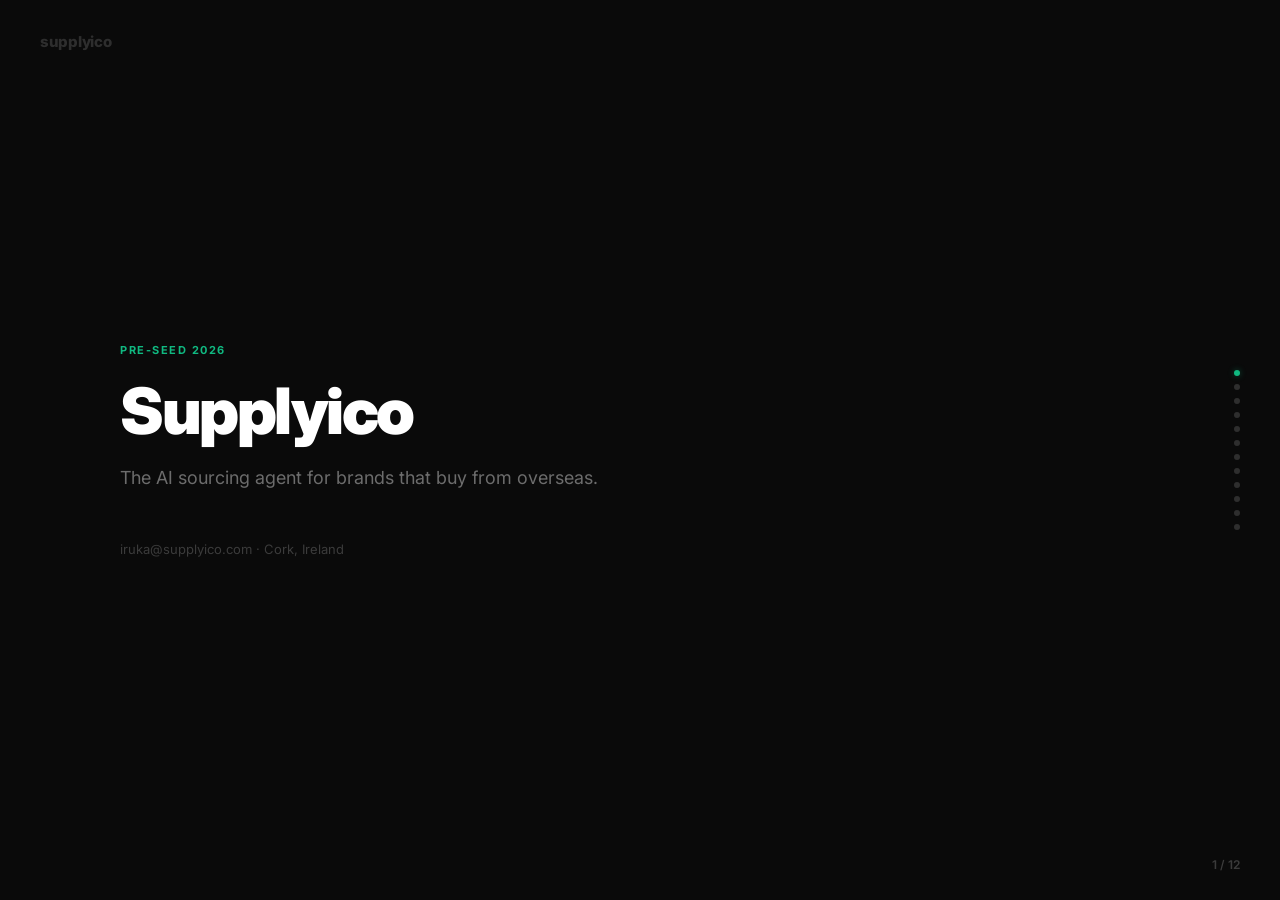
==== deck.html @ 7578f24f "Initial deploy — Supplyico investor materials hub Includes: demo, pitch deck, one-pager, financials," ====
<!DOCTYPE html>
<html lang="en">
<head>
<meta charset="utf-8">
<meta name="viewport" content="width=device-width, initial-scale=1">
<title>Supplyico — Pitch Deck</title>
<link href="https://fonts.googleapis.com/css2?family=Inter:wght@400;500;600;700;800;900&display=swap" rel="stylesheet">
<style>
*{margin:0;padding:0;box-sizing:border-box}
body{font-family:'Inter',-apple-system,BlinkMacSystemFont,sans-serif;-webkit-font-smoothing:antialiased;background:#0a0a0a;color:#fff;overflow:hidden}
::selection{background:#d1fae5;color:#065f46}

.deck{width:100vw;height:100vh;position:relative}
.slide{position:absolute;inset:0;display:flex;flex-direction:column;justify-content:center;padding:80px 120px;opacity:0;pointer-events:none;transition:opacity .4s}
.slide.on{opacity:1;pointer-events:auto}

.sl-num{position:fixed;bottom:28px;right:40px;font-size:12px;color:rgba(255,255,255,.2);font-weight:600;z-index:100}
.sl-logo{position:fixed;top:32px;left:40px;font-size:15px;font-weight:800;color:rgba(255,255,255,.15);z-index:100;letter-spacing:-.3px}

.green{color:#10b981}
.dim{color:rgba(255,255,255,.4)}
.label{font-size:11px;font-weight:700;color:#10b981;letter-spacing:1.5px;text-transform:uppercase;margin-bottom:20px}

h1{font-size:64px;font-weight:900;letter-spacing:-2.5px;line-height:1.05;margin-bottom:20px}
h2{font-size:48px;font-weight:900;letter-spacing:-1.8px;line-height:1.08;margin-bottom:16px}
h3{font-size:20px;font-weight:700;letter-spacing:-.3px;margin-bottom:6px}
p.sub{font-size:18px;color:rgba(255,255,255,.4);line-height:1.6;max-width:560px}
p.body{font-size:16px;color:rgba(255,255,255,.5);line-height:1.65;max-width:520px}

.grid2{display:grid;grid-template-columns:1fr 1fr;gap:24px;margin-top:40px}
.grid3{display:grid;grid-template-columns:1fr 1fr 1fr;gap:20px;margin-top:40px}
.grid4{display:grid;grid-template-columns:1fr 1fr 1fr 1fr;gap:16px;margin-top:40px}

.card{background:rgba(255,255,255,.03);border:1px solid rgba(255,255,255,.06);border-radius:14px;padding:28px}
.card-g{border-color:rgba(16,185,129,.2);background:rgba(16,185,129,.04)}
.card h3{color:#fff}
.card p{font-size:13px;color:rgba(255,255,255,.4);line-height:1.5;margin-top:4px}

.stat{text-align:left}
.stat-v{font-size:48px;font-weight:900;letter-spacing:-1.5px}
.stat-l{font-size:12px;color:rgba(255,255,255,.35);margin-top:4px;font-weight:500;text-transform:uppercase;letter-spacing:.5px}

.vs{display:grid;grid-template-columns:1fr auto 1fr;gap:24px;align-items:start;margin-top:40px}
.vs-col h3{font-size:14px;font-weight:700;margin-bottom:16px}
.vs-col li{font-size:14px;color:rgba(255,255,255,.45);line-height:1.7;list-style:none;display:flex;gap:8px}
.vs-div{width:1px;background:rgba(255,255,255,.08);align-self:stretch}

.tl{display:flex;flex-direction:column;gap:16px;margin-top:36px}
.tl-item{display:flex;align-items:flex-start;gap:16px}
.tl-dot{width:10px;height:10px;border-radius:50%;background:#10b981;flex-shrink:0;margin-top:5px}
.tl-dot.dim{background:rgba(255,255,255,.15)}
.tl-text h3{font-size:14px;margin-bottom:2px}
.tl-text p{font-size:13px;color:rgba(255,255,255,.35)}

.ask-box{background:rgba(16,185,129,.06);border:1px solid rgba(16,185,129,.2);border-radius:16px;padding:40px;margin-top:36px;max-width:600px}
.ask-box h3{font-size:28px;font-weight:900;letter-spacing:-.5px;margin-bottom:8px}
.ask-row{display:flex;gap:32px;margin-top:20px}
.ask-item{text-align:left}
.ask-item .v{font-size:20px;font-weight:800}
.ask-item .l{font-size:11px;color:rgba(255,255,255,.35);margin-top:2px;text-transform:uppercase;letter-spacing:.3px}

.nav-dots{position:fixed;right:40px;top:50%;transform:translateY(-50%);display:flex;flex-direction:column;gap:8px;z-index:100}
.nav-dot{width:6px;height:6px;border-radius:50%;background:rgba(255,255,255,.15);cursor:pointer;transition:all .2s;border:none;padding:0}
.nav-dot.on{background:#10b981;box-shadow:0 0 6px rgba(16,185,129,.4)}

.progress{position:fixed;top:0;left:0;height:2px;background:#10b981;z-index:200;transition:width .3s}

@media(max-width:900px){
.slide{padding:40px 32px}
h1{font-size:40px}h2{font-size:32px}
.grid2,.grid3,.grid4{grid-template-columns:1fr}
.vs{grid-template-columns:1fr;gap:16px}.vs-div{display:none}
.stat-v{font-size:36px}
}
</style>
</head>
<body>

<div class="deck">
<div class="progress" id="prog"></div>
<div class="sl-logo">supplyico</div>
<div class="sl-num" id="sn">1 / 12</div>
<div class="nav-dots" id="dots"></div>

<!-- SLIDE 1: TITLE -->
<div class="slide on" data-s="0">
<div class="label">Pre-seed 2026</div>
<h1>Supplyico</h1>
<p class="sub">The AI sourcing agent for brands that buy from overseas.</p>
<p style="font-size:13px;color:rgba(255,255,255,.2);margin-top:48px">iruka@supplyico.com &middot; Cork, Ireland</p>
</div>

<!-- SLIDE 2: PROBLEM -->
<div class="slide" data-s="1">
<div class="label">Problem</div>
<h2>Sourcing is broken for<br>small &amp; mid-size brands.</h2>
<div class="grid3">
<div class="card">
<h3>Slow</h3>
<p>11+ hours per order. Weeks of back-and-forth emails with factories across time zones.</p>
</div>
<div class="card">
<h3>Blind</h3>
<p>No pricing benchmarks. Brands have no idea if a quote is fair or 40% overpriced.</p>
</div>
<div class="card">
<h3>Risky</h3>
<p>No QC until goods arrive. Language barriers cause spec errors. Returns destroy margins.</p>
</div>
</div>
</div>

<!-- SLIDE 3: SOLUTION -->
<div class="slide" data-s="2">
<div class="label">Solution</div>
<h2>An AI agent that sources,<br>benchmarks, and negotiates.</h2>
<p class="body">Supplyico reads every supplier quote, compares it against proprietary pricing data, drafts counteroffers in the factory's language, and manages QC. The human just approves.</p>
<div class="grid4" style="margin-top:36px">
<div class="stat"><div class="stat-v green">71%</div><div class="stat-l">Time reduction</div></div>
<div class="stat"><div class="stat-v">&euro;16k+</div><div class="stat-l">Avg savings identified</div></div>
<div class="stat"><div class="stat-v">72h</div><div class="stat-l">First verified quotes</div></div>
<div class="stat"><div class="stat-v">3.2h</div><div class="stat-l">Per order (was 11h)</div></div>
</div>
</div>

<!-- SLIDE 4: HOW IT WORKS -->
<div class="slide" data-s="3">
<div class="label">Product</div>
<h2>Brief to delivery.<br>Four steps.</h2>
<div class="grid4">
<div class="card">
<div style="font-size:24px;font-weight:900;color:#10b981;margin-bottom:12px">1</div>
<h3>Submit a brief</h3>
<p>Describe what you need in plain language. Photos, sketches, or a competitor link.</p>
</div>
<div class="card">
<div style="font-size:24px;font-weight:900;color:#10b981;margin-bottom:12px">2</div>
<h3>AI sources quotes</h3>
<p>We find verified factories and benchmark every quote against proprietary pricing data.</p>
</div>
<div class="card">
<div style="font-size:24px;font-weight:900;color:#10b981;margin-bottom:12px">3</div>
<h3>Negotiate &amp; approve</h3>
<p>AI drafts counteroffers in the supplier's language. You review in English. Nothing sends without approval.</p>
</div>
<div class="card">
<div style="font-size:24px;font-weight:900;color:#10b981;margin-bottom:12px">4</div>
<h3>QC &amp; deliver</h3>
<p>Pre-shipment inspections with photo reports. Pay the factory only after QC passes.</p>
</div>
</div>
</div>

<!-- SLIDE 5: MOAT -->
<div class="slide" data-s="4">
<div class="label">Defensibility</div>
<h2>The moat is the data.</h2>
<p class="body">Every quote we process makes our benchmarks more accurate. After thousands of data points, no competitor can replicate what we know about pricing.</p>
<div class="grid2" style="max-width:700px">
<div class="card card-g">
<h3>Proprietary pricing database</h3>
<p>Real quotes from real factories. Grows with every transaction. Not scraped from Alibaba.</p>
</div>
<div class="card">
<h3>Document AI</h3>
<p>Reads quotes in any format &mdash; PDF, photo, email, WeChat screenshot. Extracts structured pricing.</p>
</div>
<div class="card">
<h3>Multilingual negotiation</h3>
<p>Counteroffers in Mandarin, Vietnamese, Turkish. Culturally appropriate, not just translated.</p>
</div>
<div class="card">
<h3>Compliance engine</h3>
<p>Auto-classifies HS codes, calculates duties, flags EU packaging rules and restricted materials.</p>
</div>
</div>
</div>

<!-- SLIDE 6: MARKET -->
<div class="slide" data-s="5">
<div class="label">Market</div>
<h2>$13 trillion in global<br>procurement spend.</h2>
<div class="grid3" style="margin-top:40px">
<div class="stat"><div class="stat-v green">$13T</div><div class="stat-l">TAM &middot; Global procurement</div></div>
<div class="stat"><div class="stat-v">&euro;340B</div><div class="stat-l">SAM &middot; EU SME imports</div></div>
<div class="stat"><div class="stat-v">&euro;12B</div><div class="stat-l">SOM &middot; EU consumer goods brands importing from Asia</div></div>
</div>
<p class="body" style="margin-top:36px">Enterprise has Keelvar and Fairmarkit. Nobody is building AI sourcing for the 24 million SMEs in Europe that import goods and have zero procurement infrastructure.</p>
</div>

<!-- SLIDE 7: BUSINESS MODEL -->
<div class="slide" data-s="6">
<div class="label">Business model</div>
<h2>You only pay<br>when you save.</h2>
<div class="grid3">
<div class="card">
<h3>Free Audit</h3>
<div style="font-size:28px;font-weight:900;margin:8px 0">&euro;0</div>
<p>Benchmark 5 products. Full landed-cost breakdown. No obligation.</p>
</div>
<div class="card card-g">
<h3>Managed Sourcing</h3>
<div style="font-size:28px;font-weight:900;margin:8px 0;color:#10b981">25% <span style="font-size:14px;color:rgba(255,255,255,.4)">of savings</span></div>
<p>End-to-end sourcing, negotiation, QC, delivery. Client keeps 75% of every euro saved.</p>
</div>
<div class="card">
<h3>Quote Check</h3>
<div style="font-size:28px;font-weight:900;margin:8px 0">&euro;49 <span style="font-size:14px;color:rgba(255,255,255,.4)">per quote</span></div>
<p>Upload any quote. AI benchmarks and drafts a counteroffer. First 3 free.</p>
</div>
</div>
</div>

<!-- SLIDE 8: TRACTION -->
<div class="slide" data-s="7">
<div class="label">Traction</div>
<h2>Bootstrapped to here.</h2>
<div class="tl">
<div class="tl-item"><div class="tl-dot"></div><div class="tl-text"><h3>Working product</h3><p>Full client portal, mobile app, and team control room. AI quote reading and benchmark comparison functional.</p></div></div>
<div class="tl-item"><div class="tl-dot"></div><div class="tl-text"><h3>Proprietary pricing data</h3><p>Built from real supplier quotes across pet, home, and consumer goods categories.</p></div></div>
<div class="tl-item"><div class="tl-dot"></div><div class="tl-text"><h3>Domain expertise</h3><p>Founded from direct e-commerce sourcing experience. Felt the problem firsthand.</p></div></div>
<div class="tl-item"><div class="tl-dot dim"></div><div class="tl-text"><h3>Next: pilot customers</h3><p>Free sourcing audits offered to 3 consumer goods brands. Conversations in progress.</p></div></div>
</div>
</div>

<!-- SLIDE 9: COMPETITION -->
<div class="slide" data-s="8">
<div class="label">Landscape</div>
<h2>Enterprise is served.<br>SMEs are not.</h2>
<div class="vs">
<div class="vs-col">
<h3 style="color:#ef4444">Enterprise tools</h3>
<ul>
<li><span style="color:#ef4444">&#10005;</span> Keelvar, Fairmarkit, Zip &mdash; $50k+ annual contracts</li>
<li><span style="color:#ef4444">&#10005;</span> Built for procurement teams of 10+</li>
<li><span style="color:#ef4444">&#10005;</span> 6-month implementation cycles</li>
<li><span style="color:#ef4444">&#10005;</span> Require ERP integration</li>
</ul>
</div>
<div class="vs-div"></div>
<div class="vs-col">
<h3 class="green">Supplyico</h3>
<ul>
<li><span class="green">&#10003;</span> Free to start, pay only on savings</li>
<li><span class="green">&#10003;</span> Built for 1-5 person ops teams</li>
<li><span class="green">&#10003;</span> First quotes in 72 hours</li>
<li><span class="green">&#10003;</span> No integration needed &mdash; just send a brief</li>
</ul>
</div>
</div>
</div>

<!-- SLIDE 10: TEAM -->
<div class="slide" data-s="9">
<div class="label">Team</div>
<h2>Founder</h2>
<div class="card" style="max-width:500px;margin-top:32px">
<h3 style="font-size:18px">Iruka Nnaemeka</h3>
<p style="margin-top:8px">Founder &amp; CEO. Built and ran an e-commerce brand sourcing products from overseas factories. Experienced the sourcing pain firsthand &mdash; built Supplyico to fix it.</p>
<p style="margin-top:12px">UCC (Cork) &middot; ISC Paris &middot; Based in Cork, Ireland</p>
</div>
<p class="body" style="margin-top:24px;font-size:14px">Hiring with funding: AI/ML engineer (document AI &amp; pricing models) and operations lead (supplier network &amp; QC).</p>
</div>

<!-- SLIDE 11: THE ASK -->
<div class="slide" data-s="10">
<div class="label">The ask</div>
<h2>Raising &euro;350k pre-seed.</h2>
<div class="ask-box">
<h3>&euro;350k on a SAFE note</h3>
<p style="font-size:14px;color:rgba(255,255,255,.45);line-height:1.5;margin-bottom:20px">Non-dilutive grants stacked first. 18 months of runway to reach product-market fit.</p>
<div class="ask-row">
<div class="ask-item"><div class="v green">&euro;100k</div><div class="l">Grants &amp; credits</div></div>
<div class="ask-item"><div class="v">&euro;250k</div><div class="l">SAFE note</div></div>
<div class="ask-item"><div class="v">18mo</div><div class="l">Runway</div></div>
</div>
</div>
<div class="grid3" style="margin-top:28px;max-width:600px">
<div><h3 style="font-size:13px;color:rgba(255,255,255,.5)">Product</h3><p style="font-size:12px;color:rgba(255,255,255,.3)">AI engineer, pricing model, document AI accuracy</p></div>
<div><h3 style="font-size:13px;color:rgba(255,255,255,.5)">Growth</h3><p style="font-size:12px;color:rgba(255,255,255,.3)">10 pilot customers, free audits, case studies</p></div>
<div><h3 style="font-size:13px;color:rgba(255,255,255,.5)">Data</h3><p style="font-size:12px;color:rgba(255,255,255,.3)">1,000+ benchmarked quotes, moat accelerates</p></div>
</div>
</div>

<!-- SLIDE 12: CLOSE -->
<div class="slide" data-s="11">
<h1 style="font-size:56px">Stop overpaying<br>your suppliers.</h1>
<p class="sub" style="margin-bottom:40px">Supplyico &mdash; the AI sourcing agent.</p>
<div style="display:flex;gap:24px;align-items:center">
<div style="font-size:14px;color:rgba(255,255,255,.5)">iruka@supplyico.com</div>
<div style="font-size:14px;color:rgba(255,255,255,.25)">&middot;</div>
<div style="font-size:14px;color:rgba(255,255,255,.5)">supplyico.com</div>
</div>
</div>

</div>

<script>
var cur=0,total=12;
var dots=document.getElementById('dots');
for(var i=0;i<total;i++){
var d=document.createElement('button');
d.className='nav-dot'+(i===0?' on':'');
d.dataset.i=i;
d.onclick=function(){go(+this.dataset.i)};
dots.appendChild(d);
}
function go(n){
if(n<0||n>=total)return;
document.querySelectorAll('.slide').forEach(function(s){s.classList.remove('on')});
document.querySelectorAll('.nav-dot').forEach(function(d){d.classList.remove('on')});
document.querySelector('[data-s="'+n+'"]').classList.add('on');
dots.children[n].classList.add('on');
cur=n;
document.getElementById('sn').textContent=(n+1)+' / '+total;
document.getElementById('prog').style.width=((n+1)/total*100)+'%';
}
document.addEventListener('keydown',function(e){
if(e.key==='ArrowRight'||e.key===' ')go(cur+1);
if(e.key==='ArrowLeft')go(cur-1);
});
var tx=0;
document.addEventListener('touchstart',function(e){tx=e.touches[0].clientX});
document.addEventListener('touchend',function(e){
var dx=e.changedTouches[0].clientX-tx;
if(dx<-50)go(cur+1);
if(dx>50)go(cur-1);
});
</script>
</body>
</html>
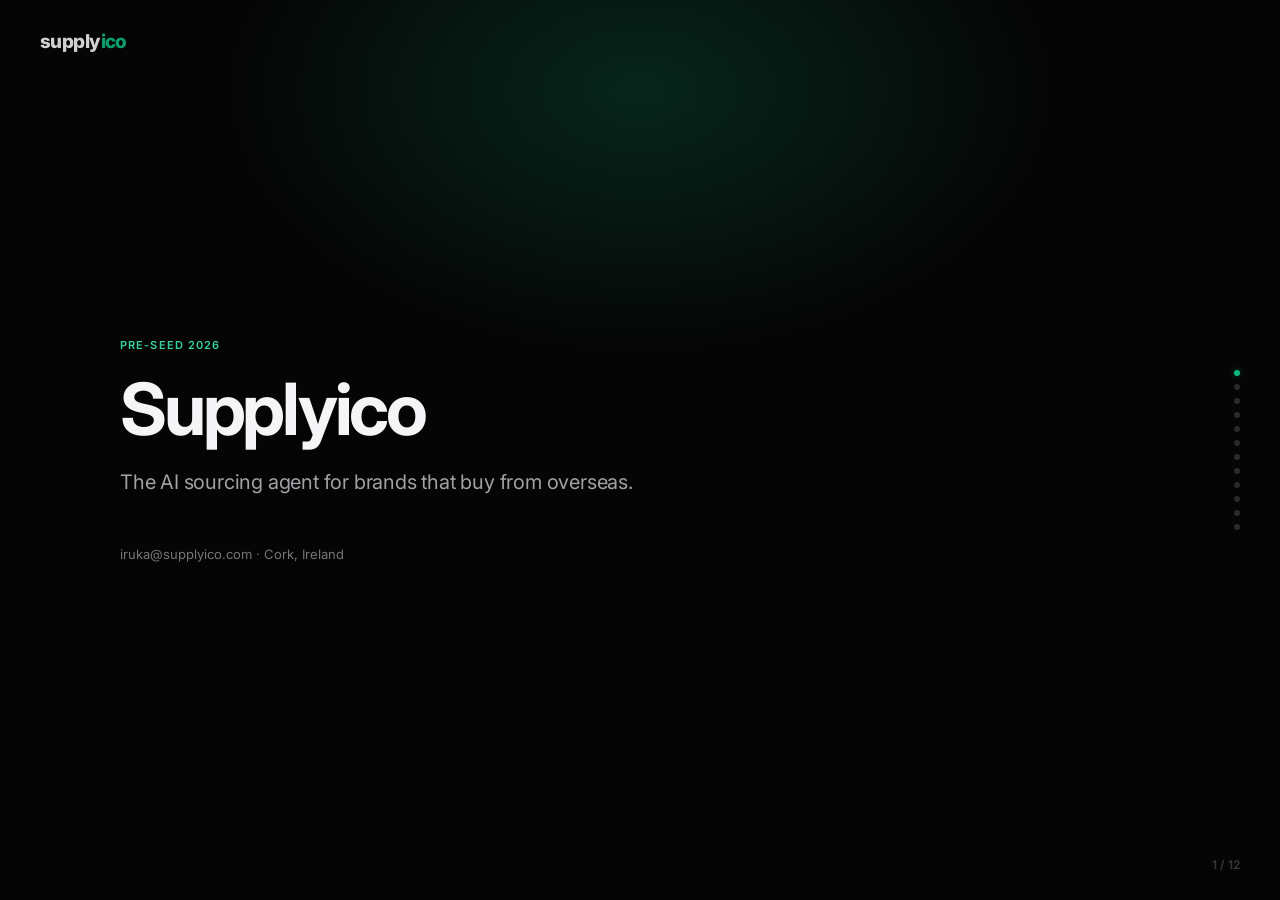
==== commit 5bc226ee: "Make site cohesive: shared design system across docs, deck, quiz and demo - assets/site.css: shared " ====
--- a/deck.html
+++ b/deck.html
@@ -2,42 +2,46 @@
 <html lang="en">
 <head>
 <meta charset="utf-8">
+<meta name="theme-color" content="#050505">
 <meta name="viewport" content="width=device-width, initial-scale=1">
 <title>Supplyico — Pitch Deck</title>
 <link href="https://fonts.googleapis.com/css2?family=Inter:wght@400;500;600;700;800;900&display=swap" rel="stylesheet">
 <style>
 *{margin:0;padding:0;box-sizing:border-box}
-body{font-family:'Inter',-apple-system,BlinkMacSystemFont,sans-serif;-webkit-font-smoothing:antialiased;background:#0a0a0a;color:#fff;overflow:hidden}
+body{font-family:'Inter',-apple-system,BlinkMacSystemFont,sans-serif;-webkit-font-smoothing:antialiased;background:#050505;color:#f5f5f7;overflow:hidden}
 ::selection{background:#d1fae5;color:#065f46}
 
-.deck{width:100vw;height:100vh;position:relative}
+.deck{width:100vw;height:100vh;position:relative;overflow:hidden}
+.deck::before{content:"";position:absolute;left:50%;top:-260px;width:1100px;height:700px;transform:translateX(-50%);background:radial-gradient(closest-side,rgba(16,185,129,.18),rgba(16,185,129,.05) 55%,transparent 75%);pointer-events:none}
 .slide{position:absolute;inset:0;display:flex;flex-direction:column;justify-content:center;padding:80px 120px;opacity:0;pointer-events:none;transition:opacity .4s}
 .slide.on{opacity:1;pointer-events:auto}
 
 .sl-num{position:fixed;bottom:28px;right:40px;font-size:12px;color:rgba(255,255,255,.2);font-weight:600;z-index:100}
-.sl-logo{position:fixed;top:32px;left:40px;font-size:15px;font-weight:800;color:rgba(255,255,255,.15);z-index:100;letter-spacing:-.3px}
+.sl-logo{position:fixed;top:30px;left:40px;font-size:19px;font-weight:800;color:#f5f5f7;opacity:.85;z-index:100;letter-spacing:-.03em;text-decoration:none}
+.sl-logo span{color:#10b981}
+.sl-logo:hover{opacity:1}
 
 .green{color:#10b981}
 .dim{color:rgba(255,255,255,.4)}
-.label{font-size:11px;font-weight:700;color:#10b981;letter-spacing:1.5px;text-transform:uppercase;margin-bottom:20px}
-
-h1{font-size:64px;font-weight:900;letter-spacing:-2.5px;line-height:1.05;margin-bottom:20px}
-h2{font-size:48px;font-weight:900;letter-spacing:-1.8px;line-height:1.08;margin-bottom:16px}
-h3{font-size:20px;font-weight:700;letter-spacing:-.3px;margin-bottom:6px}
-p.sub{font-size:18px;color:rgba(255,255,255,.4);line-height:1.6;max-width:560px}
-p.body{font-size:16px;color:rgba(255,255,255,.5);line-height:1.65;max-width:520px}
+.label{font-size:11px;font-weight:600;color:#34d399;letter-spacing:.1em;text-transform:uppercase;margin-bottom:20px}
+
+h1{font-size:72px;font-weight:700;letter-spacing:-.045em;line-height:1.02;margin-bottom:20px}
+h2{font-size:52px;font-weight:700;letter-spacing:-.04em;line-height:1.05;margin-bottom:16px}
+h3{font-size:20px;font-weight:600;letter-spacing:-.02em;margin-bottom:6px}
+p.sub{font-size:20px;color:#a1a1a6;letter-spacing:-.01em;line-height:1.6;max-width:560px}
+p.body{font-size:16px;color:#a1a1a6;line-height:1.65;max-width:520px}
 
 .grid2{display:grid;grid-template-columns:1fr 1fr;gap:24px;margin-top:40px}
 .grid3{display:grid;grid-template-columns:1fr 1fr 1fr;gap:20px;margin-top:40px}
 .grid4{display:grid;grid-template-columns:1fr 1fr 1fr 1fr;gap:16px;margin-top:40px}
 
-.card{background:rgba(255,255,255,.03);border:1px solid rgba(255,255,255,.06);border-radius:14px;padding:28px}
-.card-g{border-color:rgba(16,185,129,.2);background:rgba(16,185,129,.04)}
+.card{background:rgba(255,255,255,.04);border:1px solid rgba(255,255,255,.09);border-radius:20px;padding:28px}
+.card-g{border-color:rgba(16,185,129,.4);background:linear-gradient(180deg,rgba(16,185,129,.12),rgba(16,185,129,.02))}
 .card h3{color:#fff}
-.card p{font-size:13px;color:rgba(255,255,255,.4);line-height:1.5;margin-top:4px}
+.card p{font-size:14px;color:#a1a1a6;line-height:1.5;margin-top:4px}
 
 .stat{text-align:left}
-.stat-v{font-size:48px;font-weight:900;letter-spacing:-1.5px}
+.stat-v{font-size:52px;font-weight:700;letter-spacing:-.04em}
 .stat-l{font-size:12px;color:rgba(255,255,255,.35);margin-top:4px;font-weight:500;text-transform:uppercase;letter-spacing:.5px}
 
 .vs{display:grid;grid-template-columns:1fr auto 1fr;gap:24px;align-items:start;margin-top:40px}
@@ -52,8 +56,8 @@
 .tl-text h3{font-size:14px;margin-bottom:2px}
 .tl-text p{font-size:13px;color:rgba(255,255,255,.35)}
 
-.ask-box{background:rgba(16,185,129,.06);border:1px solid rgba(16,185,129,.2);border-radius:16px;padding:40px;margin-top:36px;max-width:600px}
-.ask-box h3{font-size:28px;font-weight:900;letter-spacing:-.5px;margin-bottom:8px}
+.ask-box{background:linear-gradient(135deg,rgba(16,185,129,.16),rgba(16,185,129,.03));border:1px solid rgba(16,185,129,.4);border-radius:24px;padding:40px;margin-top:36px;max-width:600px}
+.ask-box h3{font-size:28px;font-weight:700;letter-spacing:-.03em;margin-bottom:8px}
 .ask-row{display:flex;gap:32px;margin-top:20px}
 .ask-item{text-align:left}
 .ask-item .v{font-size:20px;font-weight:800}
@@ -78,7 +82,7 @@
 
 <div class="deck">
 <div class="progress" id="prog"></div>
-<div class="sl-logo">supplyico</div>
+<a class="sl-logo" href="index.html" aria-label="Supplyico home">supply<span>ico</span></a>
 <div class="sl-num" id="sn">1 / 12</div>
 <div class="nav-dots" id="dots"></div>
 
@@ -87,7 +91,7 @@
 <div class="label">Pre-seed 2026</div>
 <h1>Supplyico</h1>
 <p class="sub">The AI sourcing agent for brands that buy from overseas.</p>
-<p style="font-size:13px;color:rgba(255,255,255,.2);margin-top:48px">iruka@supplyico.com &middot; Cork, Ireland</p>
+<p style="font-size:13px;color:rgba(255,255,255,.45);margin-top:48px">iruka@supplyico.com &middot; Cork, Ireland</p>
 </div>
 
 <!-- SLIDE 2: PROBLEM -->
